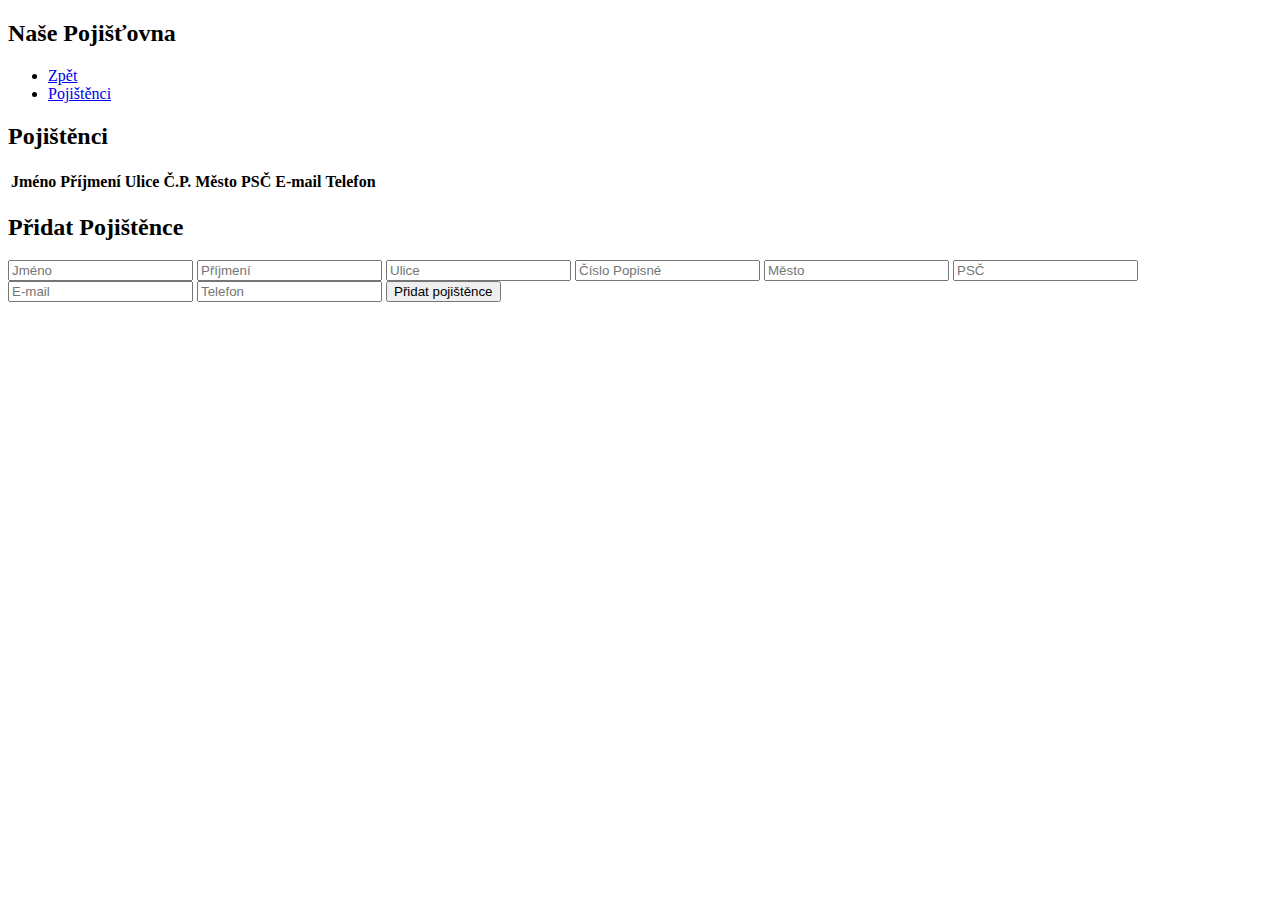
==== pojistenci.html @ 51341d4b "Add files via upload" ====
<!DOCTYPE html>
<html lang="cs">
<head>
  <meta charset="UTF-8">
  <meta name="viewport" content="width=device-width, initial-scale=1.0">
  <title>Pojištěnci</title>
  <link rel="stylesheet" href="css/style.css">
</head>
<body>
  <header>
    <nav>
      <h2>Naše Pojišťovna</h2>
      <ul>
        <li><a href="index.html">Zpět</a></li>
        <li><a class="active" href="pojistenci.html">Pojištěnci</a></li>
      </ul>
    </nav>
  </header>
  
  <section>
    <h2>Pojištěnci</h2>
    
    <table id="pojistenecTable">
      <thead>
        <tr>
          <th>Jméno</th>
          <th>Příjmení</th>
          <th>Ulice</th>
          <th>Č.P.</th>
          <th>Město</th>
          <th>PSČ</th>
          <th>E-mail</th>
          <th>Telefon</th>
        </tr>
      </thead>
      <tbody id="pojistenecTableBody">
      </tbody>
    </table>

    <h2>Přidat Pojištěnce</h2>
    <form id="pridatPojistence">
      <input type="text" id="jmeno" placeholder="Jméno" required>
      <input type="text" id="prijmeni" placeholder="Příjmení" required>
      <input type="text" id="ulice" placeholder="Ulice" required>
      <input type="text" id="cisloPopisne" placeholder="Číslo Popisné" required>
      <input type="text" id="mesto" placeholder="Město" required>
      <input type="text" id="psc" placeholder="PSČ" required>
      <input type="text" id="email" placeholder="E-mail" required>
      <input type="text" id="telefon" placeholder="Telefon" required>
      <button id="pridatPojistenecButton">Přidat pojištěnce</button>
    </form>

  </section>

  <script src="js/Pojistenci.js"></script>
  <script src="js/Pojistenec.js"></script>
  <script src="js/Pojisteni.js"></script>
  <script src="js/obsluha.js"></script>
</body>
</html>
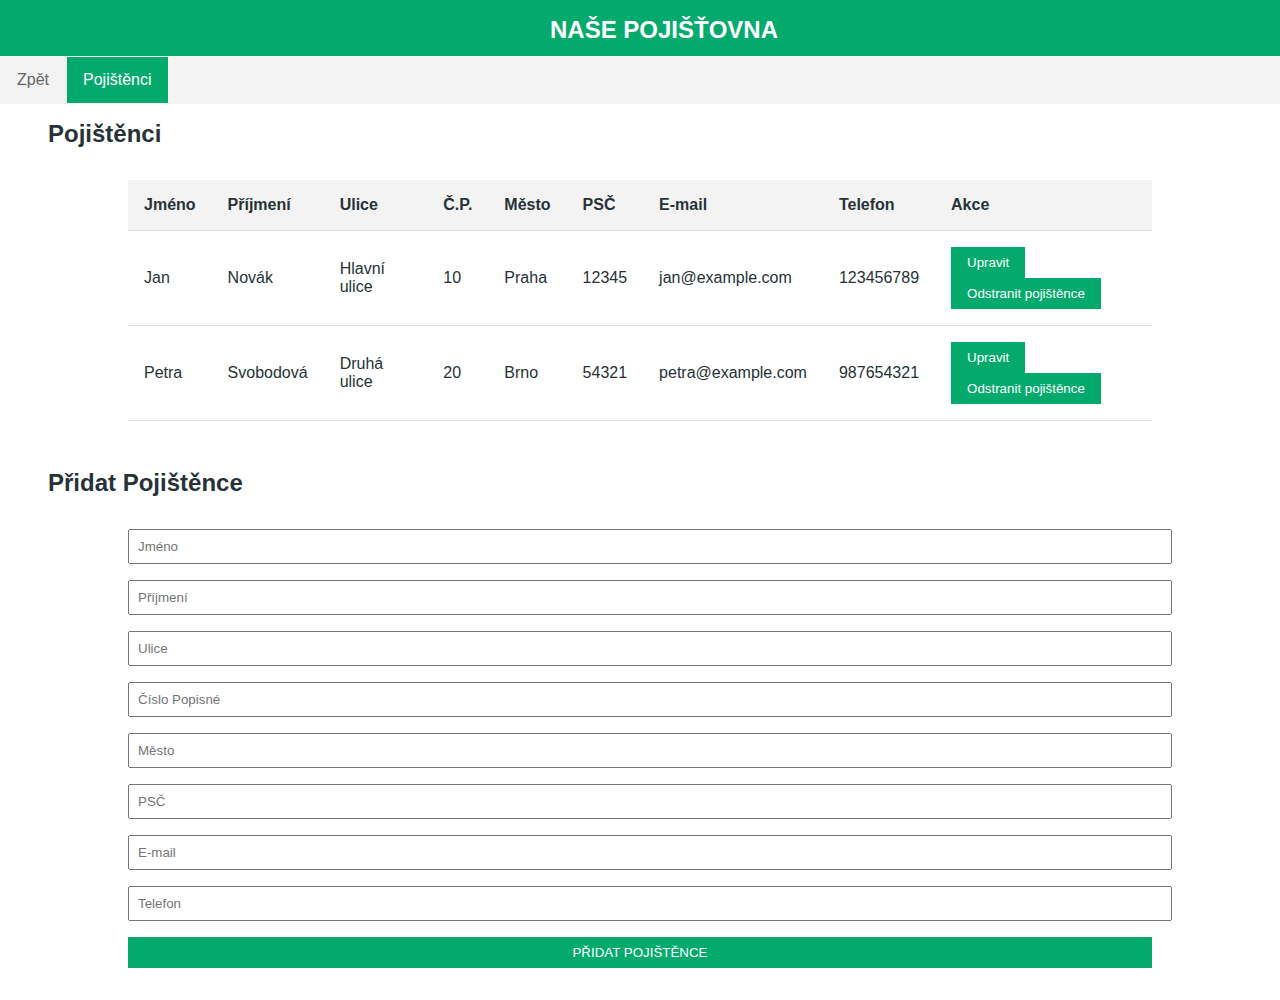
==== commit 01f62de8: "Dodělání funkcí" ====
--- a/pojistenci.html
+++ b/pojistenci.html
@@ -31,6 +31,7 @@
           <th>PSČ</th>
           <th>E-mail</th>
           <th>Telefon</th>
+          <th>Akce</th>
         </tr>
       </thead>
       <tbody id="pojistenecTableBody">
--- a/css/style.css
+++ b/css/style.css
@@ -0,0 +1,139 @@
+* {
+    padding: 0;
+    margin: 0;
+    font-family: 'Segoe UI', Tahoma, Geneva, Verdana, sans-serif
+  }
+  
+  body {
+    color: #263238;
+  }
+  
+  h2 {
+    padding-left: 3rem;
+    padding-top: 1rem;
+
+  }
+
+  header h2 {
+    background-color: #04AA6D;
+    height: 2.5rem;
+    text-align: center;
+    padding-top: 1rem;
+    text-transform: uppercase;
+    color: white;
+  }
+  
+  ul {
+    display: flex;
+    list-style-type: none;
+    margin: 0;
+    padding: 0;
+    overflow: hidden;
+    background-color: #f3f3f3;
+  }
+  
+  li {
+    float: left;
+  }
+  
+  li a {
+    display: block;
+    color: #666;
+    text-align: center;
+    padding: 14px 16px;
+    border: #f3f3f3 solid 0.1rem;
+    text-decoration: none;
+  }
+  
+  li a:hover:not(.active) {
+    background-color: #ddd;
+  }
+  
+  li a.active {
+    color: white;
+    background-color: #04AA6D;
+  }
+  
+  @media only screen and (max-width: 600px) {
+    nav {
+      flex-direction: column;
+    }
+    nav ul {
+      flex-direction: column;
+    }
+  }
+  
+  @media only screen and (max-width: 280px) {
+    nav {
+      flex-direction: column;
+    }
+    nav ul {
+      flex-direction: column;
+    }
+    header h2 {
+      height: 4rem;
+    }
+  }
+  
+  /* Styly pro tabulku */
+  #pojistenecTable {
+    width: 80%;
+    margin: 2rem auto;
+    border-collapse: collapse;
+    background-color: #fff;
+  }
+  
+  #pojistenecTable thead {
+    background-color: #f3f3f3;
+  }
+  
+  #pojistenecTable th,
+  #pojistenecTable td {
+    padding: 1rem;
+    text-align: left;
+    border-bottom: 1px solid #ddd;
+  }
+  
+  /* Styly pro formulář */
+  #pridatPojistence {
+    width: 80%;
+    margin: 2rem auto;
+  }
+  
+  #pridatPojistence input[type="text"],
+  #pridatPojistence button {
+    display: block;
+    width: 100%;
+    padding: 0.5rem;
+    margin-bottom: 1rem;
+  }
+  
+  #pridatPojistence button {
+    background-color: #04AA6D;
+    color: white;
+    border: none;
+    padding: 0.5rem 1rem;
+    text-transform: uppercase;
+    cursor: pointer;
+  }
+  
+  #pridatPojistence button:hover {
+    background-color: #038857;
+  }
+
+  #pojistenecTable button {
+    display: inline-block;
+    padding: 0.5rem 1rem;
+    background-color: #04AA6D;
+    color: white;
+    border: none;
+    text-decoration: none;
+    text-align: center;
+    cursor: pointer;
+    transition: background-color 0.3s ease;
+  }
+  
+  #pojistenecTable button:hover {
+    background-color: #038857;
+  }
+  